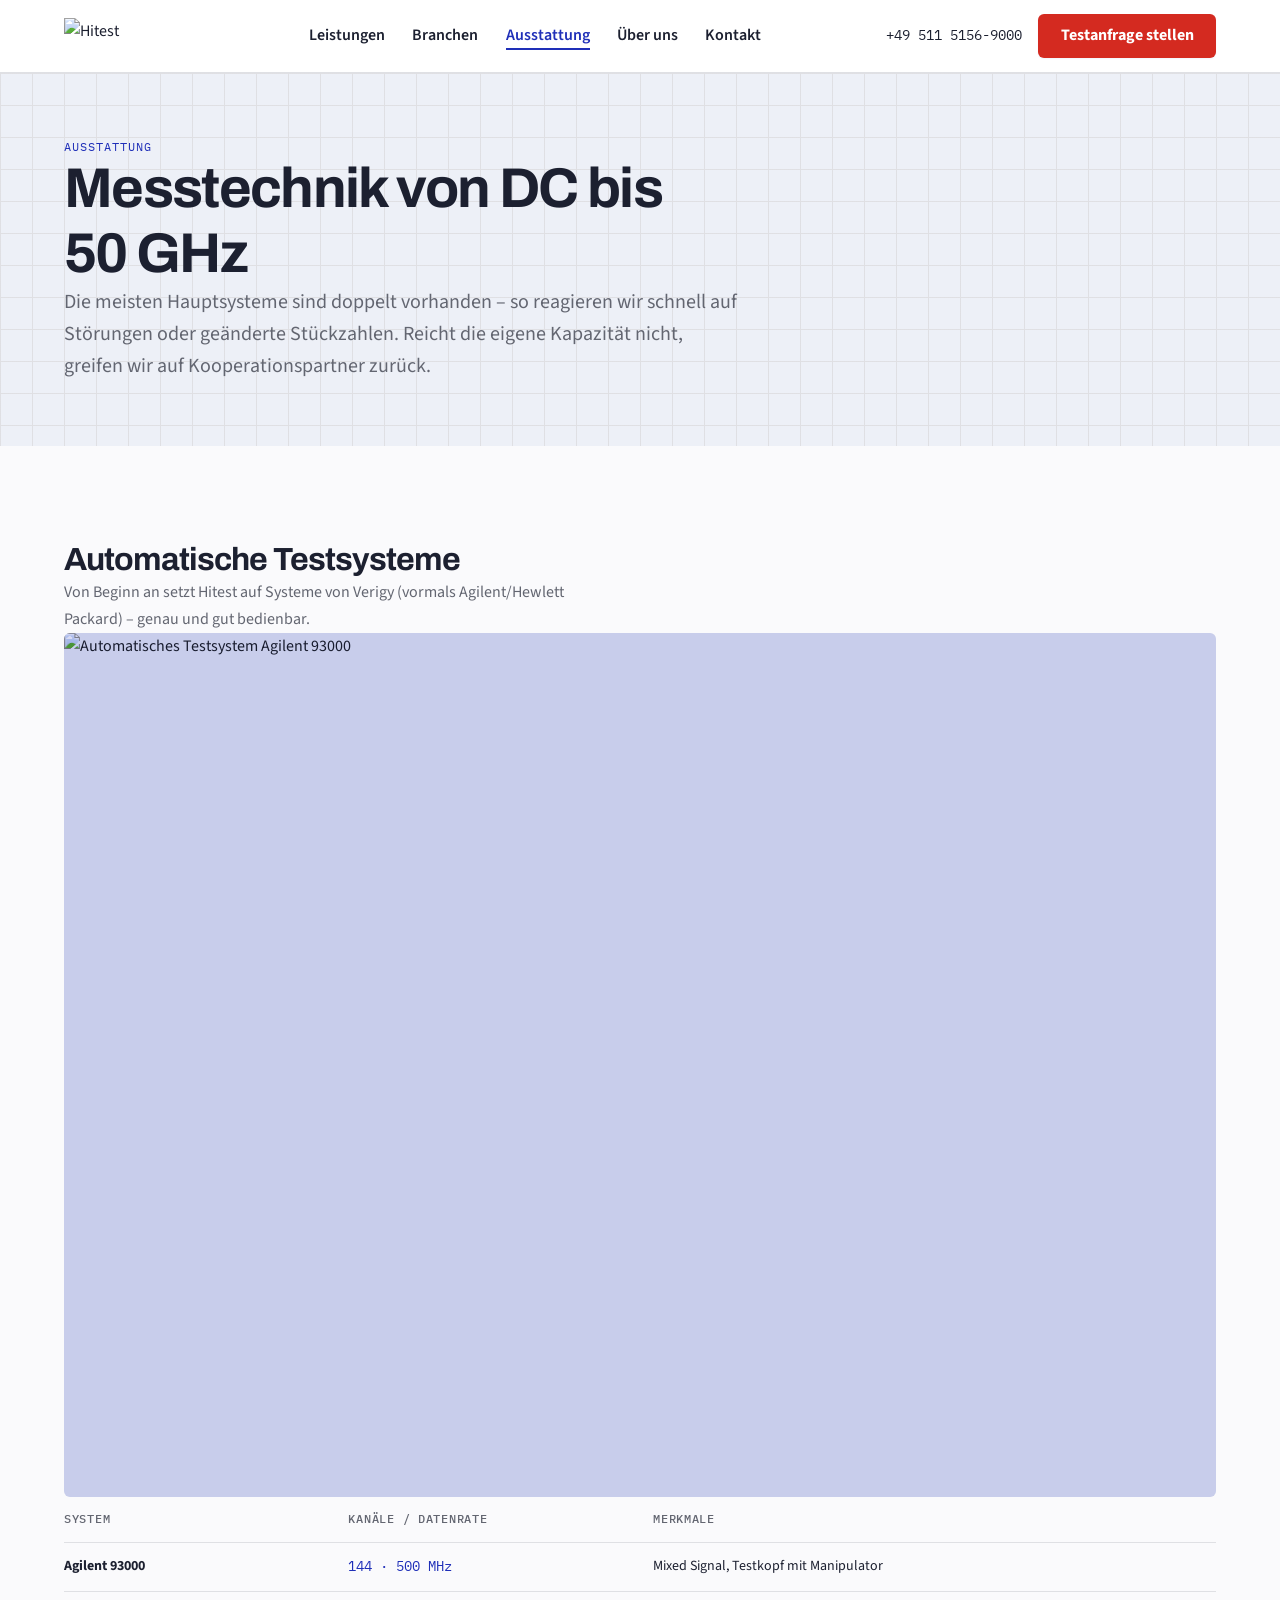
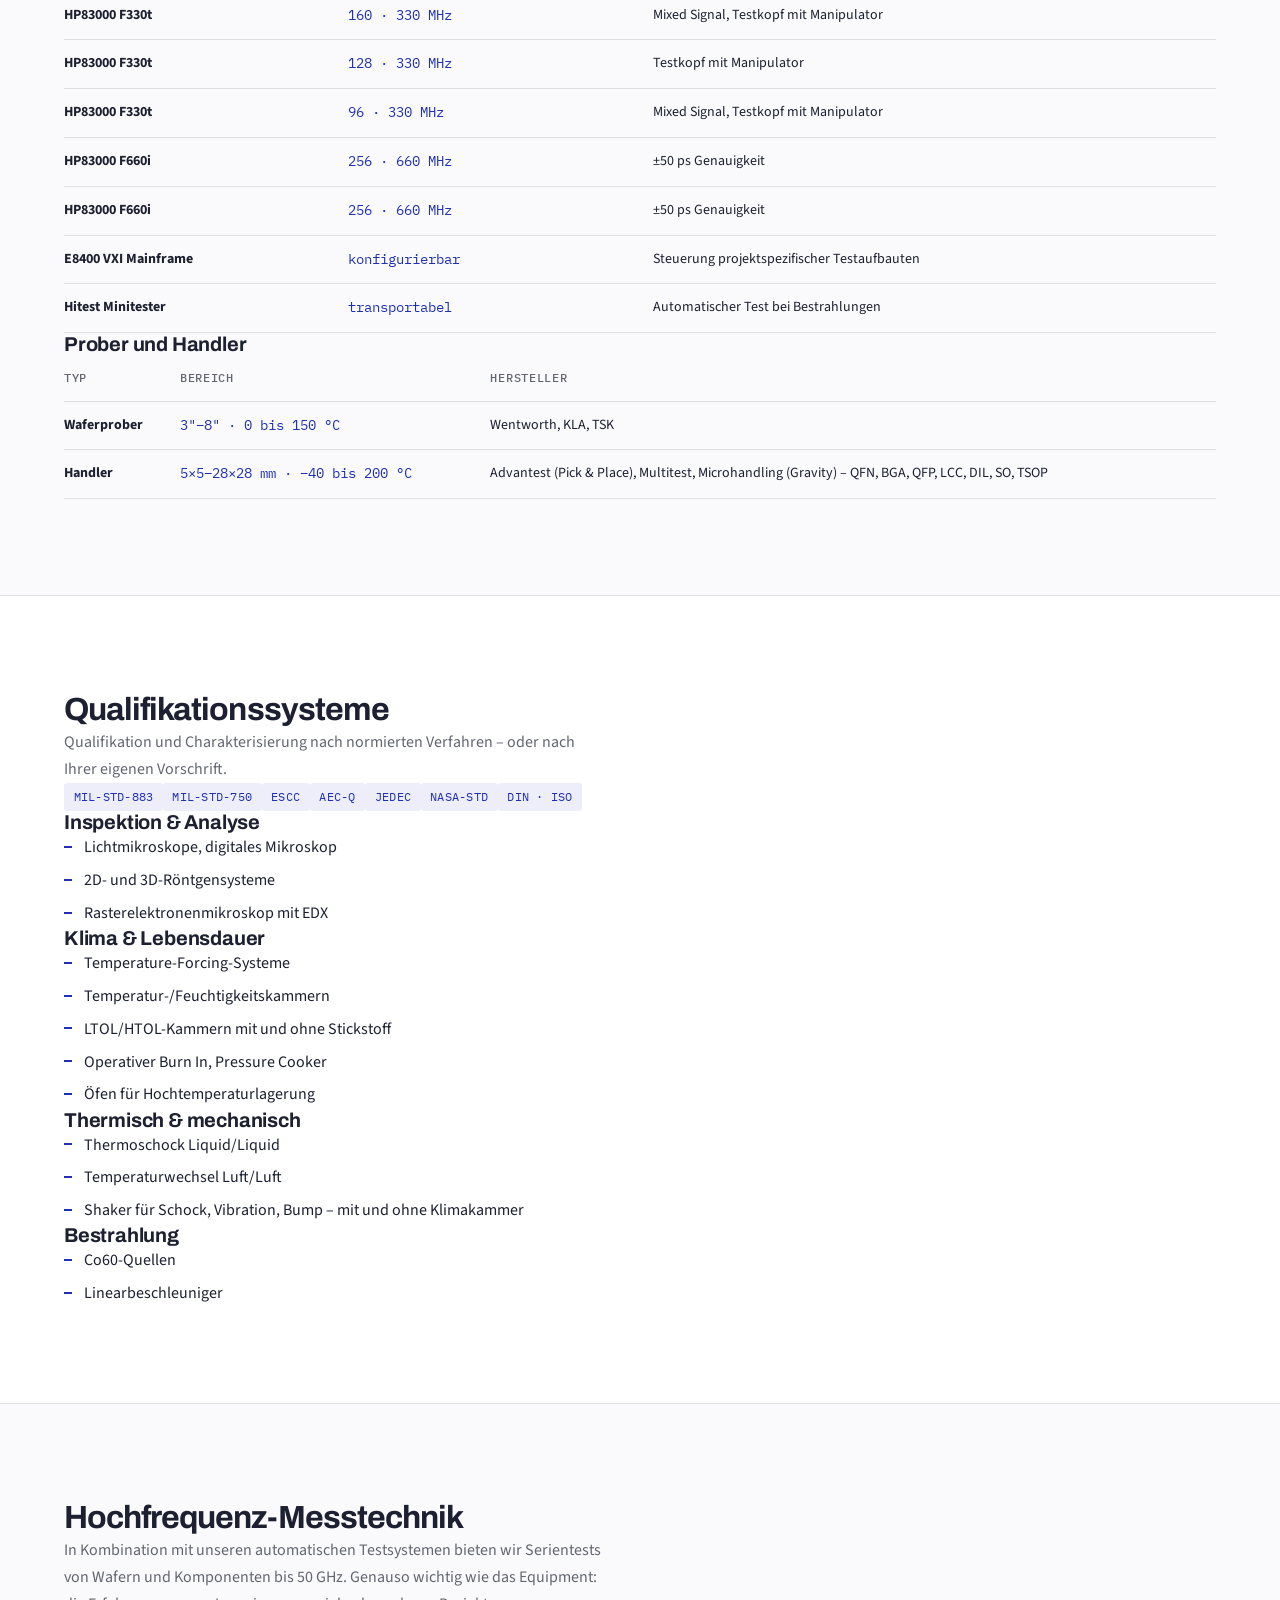
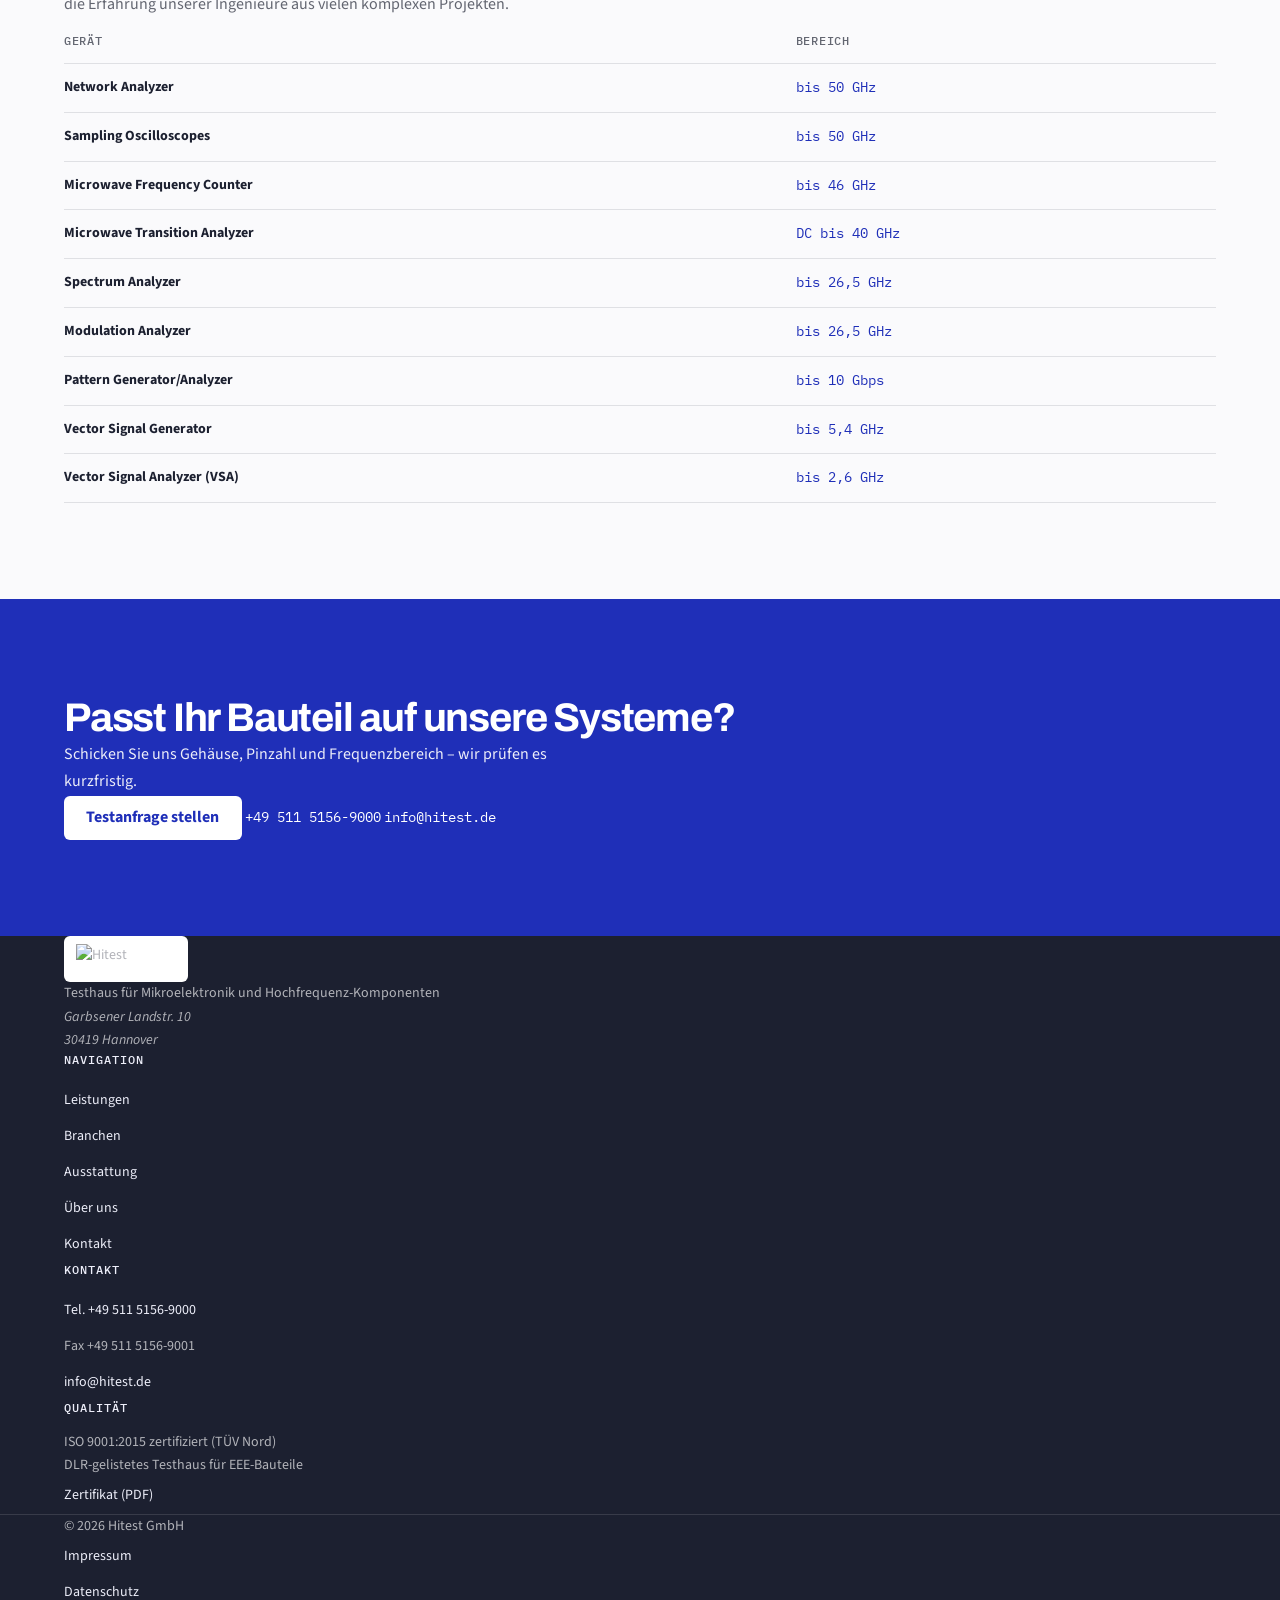
==== ausstattung.html @ e26356ff "Hitest Website-Prototyp Co-Authored-By: Claude Opus 5.5 <noreply@anthropic.com>" ====
<!DOCTYPE html>
<html lang="de">
<head>
  <meta charset="UTF-8">
  <meta name="viewport" content="width=device-width, initial-scale=1.0">
  <meta name="robots" content="noindex, nofollow">
  <title>Ausstattung – Testsysteme, Qualifikation, HF-Messtechnik | Hitest GmbH</title>
  <meta name="description" content="Automatische Testsysteme, Waferprober und Handler, Qualifikationsanlagen und Hochfrequenz-Messtechnik von DC bis 50 GHz.">
  <link rel="preconnect" href="https://fonts.googleapis.com">
  <link rel="preconnect" href="https://fonts.gstatic.com" crossorigin>
  <link href="https://fonts.googleapis.com/css2?family=Archivo:wght@600;700&family=IBM+Plex+Mono:wght@400;500;600&family=Source+Sans+3:wght@400;600;700&display=swap" rel="stylesheet">
  <script src="https://cdn.tailwindcss.com"></script>
  <script>
    tailwind.config = {
      corePlugins: { preflight: false },
      theme: {
        extend: {
          colors: {
            primary: 'var(--color-primary)', secondary: 'var(--color-secondary)', accent: 'var(--color-accent)',
            bg: 'var(--color-bg)', text: 'var(--color-text)', muted: 'var(--color-muted)', line: 'var(--color-line)',
          },
          fontFamily: { display: 'var(--font-display)', body: 'var(--font-body)', mono: 'var(--font-mono)' },
        },
        fontSize: {
          xs: 'var(--text-xs)', sm: 'var(--text-sm)', base: 'var(--text-base)', lg: 'var(--text-lg)',
          xl: 'var(--text-xl)', '2xl': 'var(--text-2xl)', '3xl': 'var(--text-3xl)', '4xl': 'var(--text-4xl)',
        },
      },
    };
  </script>
  <link rel="stylesheet" href="styles.css">
  <script src="main.js" defer></script>
</head>
<body>

<!-- ============ HEADER (auf allen Seiten identisch) ============ -->
<header class="site-header">
  <div class="container-site site-header__inner">
    <a href="index.html" class="site-logo" aria-label="Hitest GmbH – Startseite">
      <!-- TODO: Logo durch Vektorversion (brand_assets/) ersetzen -->
      <img src="http://www.hitest.de/bilder/layout/logo.gif" alt="Hitest" width="120" height="36">
    </a>
    <nav class="nav-main" data-nav aria-label="Hauptnavigation">
      <a href="leistungen.html">Leistungen</a>
      <a href="branchen.html">Branchen</a>
      <a href="ausstattung.html">Ausstattung</a>
      <a href="ueber-uns.html">Über uns</a>
      <a href="kontakt.html">Kontakt</a>
    </nav>
    <div class="header-actions">
      <a href="tel:+4951151569000" class="header-phone">+49 511 5156-9000</a>
      <a href="kontakt.html" class="btn btn-accent header-cta">Testanfrage stellen</a>
      <button class="menu-toggle" type="button" aria-controls="mobile-menu" aria-expanded="false" aria-label="Menü öffnen">
        <svg data-icon="open" width="24" height="24" viewBox="0 0 24 24" fill="none" stroke="currentColor" stroke-width="2" stroke-linecap="round" aria-hidden="true"><path d="M4 7h16M4 12h16M4 17h16"/></svg>
        <svg data-icon="close" hidden width="24" height="24" viewBox="0 0 24 24" fill="none" stroke="currentColor" stroke-width="2" stroke-linecap="round" aria-hidden="true"><path d="M6 6l12 12M18 6L6 18"/></svg>
      </button>
    </div>
  </div>
</header>
<div id="mobile-menu" class="mobile-menu">
  <nav data-nav aria-label="Mobile Navigation">
    <a href="index.html">Start <span aria-hidden="true">→</span></a>
    <a href="leistungen.html">Leistungen <span aria-hidden="true">→</span></a>
    <a href="branchen.html">Branchen <span aria-hidden="true">→</span></a>
    <a href="ausstattung.html">Ausstattung <span aria-hidden="true">→</span></a>
    <a href="ueber-uns.html">Über uns <span aria-hidden="true">→</span></a>
    <a href="kontakt.html">Kontakt <span aria-hidden="true">→</span></a>
  </nav>
  <div class="mobile-menu__contact">
    <a href="kontakt.html" class="btn btn-accent" style="width:100%;margin-bottom:var(--space-2)">Testanfrage stellen</a>
    <a href="tel:+4951151569000">+49 511 5156-9000</a>
    <a href="mailto:info@hitest.de">info@hitest.de</a>
  </div>
</div>
<!-- ============ /HEADER ============ -->

<main>

  <section class="section grid-bg" style="padding-block:var(--space-8)">
    <div class="container-site">
      <p class="eyebrow">Ausstattung</p>
      <h1 class="mt-3" style="max-width:20ch">Messtechnik von DC bis 50 GHz</h1>
      <p class="lead mt-6">Die meisten Hauptsysteme sind doppelt vorhanden – so reagieren wir schnell auf Störungen oder geänderte Stückzahlen. Reicht die eigene Kapazität nicht, greifen wir auf Kooperationspartner zurück.</p>
    </div>
  </section>

  <!-- PFLEGEHINWEIS: Gerätedaten aus der alten Website übernommen. Aktualität mit Hitest klären.
       Zeilen einfach kopieren/löschen – jede <tr> ist ein Gerät. -->

  <section class="section" aria-labelledby="a1">
    <div class="container-site grid gap-10 lg:grid-cols-12">
      <div class="lg:col-span-4">
        <h2 id="a1" style="font-size:var(--text-2xl)">Automatische Testsysteme</h2>
        <p class="mt-3 muted">Von Beginn an setzt Hitest auf Systeme von Verigy (vormals Agilent/Hewlett Packard) – genau und gut bedienbar.</p>
        <figure class="media mt-6" style="aspect-ratio:4/3">
          <img src="https://images.unsplash.com/photo-1663365520163-cf0ef0afb744?auto=format&fit=crop&w=800&h=600&q=75" alt="Automatisches Testsystem Agilent 93000" width="800" height="600" loading="lazy">
          <!-- Demo-Bild (Unsplash) – vor Launch durch eigenes Hitest-Foto ersetzen -->
        </figure>
      </div>
      <div class="lg:col-span-8 table-wrap">
        <table class="spec-table">
          <thead><tr><th scope="col">System</th><th scope="col">Kanäle / Datenrate</th><th scope="col">Merkmale</th></tr></thead>
          <tbody>
            <tr><td>Agilent 93000</td><td class="mono">144 · 500 MHz</td><td>Mixed Signal, Testkopf mit Manipulator</td></tr>
            <tr><td>HP83000 F330t</td><td class="mono">160 · 330 MHz</td><td>Mixed Signal, Testkopf mit Manipulator</td></tr>
            <tr><td>HP83000 F330t</td><td class="mono">128 · 330 MHz</td><td>Testkopf mit Manipulator</td></tr>
            <tr><td>HP83000 F330t</td><td class="mono">96 · 330 MHz</td><td>Mixed Signal, Testkopf mit Manipulator</td></tr>
            <tr><td>HP83000 F660i</td><td class="mono">256 · 660 MHz</td><td>±50 ps Genauigkeit</td></tr>
            <tr><td>HP83000 F660i</td><td class="mono">256 · 660 MHz</td><td>±50 ps Genauigkeit</td></tr>
            <tr><td>E8400 VXI Mainframe</td><td class="mono">konfigurierbar</td><td>Steuerung projektspezifischer Testaufbauten</td></tr>
            <tr><td>Hitest Minitester</td><td class="mono">transportabel</td><td>Automatischer Test bei Bestrahlungen</td></tr>
          </tbody>
        </table>
        <h3 class="mt-10">Prober und Handler</h3>
        <table class="spec-table mt-3">
          <thead><tr><th scope="col">Typ</th><th scope="col">Bereich</th><th scope="col">Hersteller</th></tr></thead>
          <tbody>
            <tr><td>Waferprober</td><td class="mono">3"–8" · 0 bis 150 °C</td><td>Wentworth, KLA, TSK</td></tr>
            <tr><td>Handler</td><td class="mono">5×5–28×28 mm · −40 bis 200 °C</td><td>Advantest (Pick &amp; Place), Multitest, Microhandling (Gravity) – QFN, BGA, QFP, LCC, DIL, SO, TSOP</td></tr>
          </tbody>
        </table>
      </div>
    </div>
  </section>

  <section class="section" style="background:var(--color-white);border-block:1px solid var(--color-line)" aria-labelledby="a2">
    <div class="container-site grid gap-10 lg:grid-cols-12">
      <div class="lg:col-span-4">
        <h2 id="a2" style="font-size:var(--text-2xl)">Qualifikations&shy;systeme</h2>
        <p class="mt-3 muted">Qualifikation und Charakterisierung nach normierten Verfahren – oder nach Ihrer eigenen Vorschrift.</p>
        <p class="mt-4 flex flex-wrap gap-2"><span class="tag">MIL-STD-883</span><span class="tag">MIL-STD-750</span><span class="tag">ESCC</span><span class="tag">AEC-Q</span><span class="tag">JEDEC</span><span class="tag">NASA-STD</span><span class="tag">DIN · ISO</span></p>
      </div>
      <div class="lg:col-span-8 grid gap-8 sm:grid-cols-2">
        <div>
          <h3>Inspektion &amp; Analyse</h3>
          <ul class="list-tick mt-3 text-sm">
            <li>Lichtmikroskope, digitales Mikroskop</li>
            <li>2D- und 3D-Röntgensysteme</li>
            <li>Rasterelektronenmikroskop mit EDX</li>
          </ul>
        </div>
        <div>
          <h3>Klima &amp; Lebensdauer</h3>
          <ul class="list-tick mt-3 text-sm">
            <li>Temperature-Forcing-Systeme</li>
            <li>Temperatur-/Feuchtigkeitskammern</li>
            <li>LTOL/HTOL-Kammern mit und ohne Stickstoff</li>
            <li>Operativer Burn In, Pressure Cooker</li>
            <li>Öfen für Hochtemperaturlagerung</li>
          </ul>
        </div>
        <div>
          <h3>Thermisch &amp; mechanisch</h3>
          <ul class="list-tick mt-3 text-sm">
            <li>Thermoschock Liquid/Liquid</li>
            <li>Temperaturwechsel Luft/Luft</li>
            <li>Shaker für Schock, Vibration, Bump – mit und ohne Klimakammer</li>
          </ul>
        </div>
        <div>
          <h3>Bestrahlung</h3>
          <ul class="list-tick mt-3 text-sm">
            <li>Co60-Quellen</li>
            <li>Linearbeschleuniger</li>
          </ul>
        </div>
      </div>
    </div>
  </section>

  <section class="section" aria-labelledby="a3">
    <div class="container-site grid gap-10 lg:grid-cols-12">
      <div class="lg:col-span-4">
        <h2 id="a3" style="font-size:var(--text-2xl)">Hochfrequenz-Messtechnik</h2>
        <p class="mt-3 muted">In Kombination mit unseren automatischen Testsystemen bieten wir Serientests von Wafern und Komponenten bis 50 GHz. Genauso wichtig wie das Equipment: die Erfahrung unserer Ingenieure aus vielen komplexen Projekten.</p>
      </div>
      <div class="lg:col-span-8 table-wrap">
        <table class="spec-table">
          <thead><tr><th scope="col">Gerät</th><th scope="col">Bereich</th></tr></thead>
          <tbody>
            <tr><td>Network Analyzer</td><td class="mono">bis 50 GHz</td></tr>
            <tr><td>Sampling Oscilloscopes</td><td class="mono">bis 50 GHz</td></tr>
            <tr><td>Microwave Frequency Counter</td><td class="mono">bis 46 GHz</td></tr>
            <tr><td>Microwave Transition Analyzer</td><td class="mono">DC bis 40 GHz</td></tr>
            <tr><td>Spectrum Analyzer</td><td class="mono">bis 26,5 GHz</td></tr>
            <tr><td>Modulation Analyzer</td><td class="mono">bis 26,5 GHz</td></tr>
            <tr><td>Pattern Generator/Analyzer</td><td class="mono">bis 10 Gbps</td></tr>
            <tr><td>Vector Signal Generator</td><td class="mono">bis 5,4 GHz</td></tr>
            <tr><td>Vector Signal Analyzer (VSA)</td><td class="mono">bis 2,6 GHz</td></tr>
          </tbody>
        </table>
      </div>
    </div>
  </section>

  <section class="cta-band" aria-labelledby="cta-title">
    <div class="container-site section grid gap-8 md:grid-cols-12 md:items-end">
      <div class="md:col-span-8">
        <h2 id="cta-title">Passt Ihr Bauteil auf unsere Systeme?</h2>
        <p class="mt-4" style="color:var(--color-on-dark)">Schicken Sie uns Gehäuse, Pinzahl und Frequenzbereich – wir prüfen es kurzfristig.</p>
      </div>
      <div class="md:col-span-4 flex flex-col items-start gap-2 md:items-end">
        <a href="kontakt.html" class="btn btn-light">Testanfrage stellen</a>
        <a href="tel:+4951151569000" class="cta-contact">+49 511 5156-9000</a>
        <a href="mailto:info@hitest.de" class="cta-contact">info@hitest.de</a>
      </div>
    </div>
  </section>

</main>

<!-- ============ FOOTER (auf allen Seiten identisch) ============ -->
<footer class="site-footer">
  <div class="container-site grid gap-10 py-16 sm:grid-cols-2 lg:grid-cols-4">
    <div>
      <span class="footer-logo"><img src="http://www.hitest.de/bilder/layout/logo.gif" alt="Hitest" width="100" height="30" loading="lazy"></span>
      <p class="mt-4">Testhaus für Mikroelektronik und Hochfrequenz-Komponenten</p>
      <address class="mt-4 not-italic">Garbsener Landstr. 10<br>30419 Hannover</address>
    </div>
    <div>
      <h2>Navigation</h2>
      <ul>
        <li><a href="leistungen.html">Leistungen</a></li>
        <li><a href="branchen.html">Branchen</a></li>
        <li><a href="ausstattung.html">Ausstattung</a></li>
        <li><a href="ueber-uns.html">Über uns</a></li>
        <li><a href="kontakt.html">Kontakt</a></li>
      </ul>
    </div>
    <div>
      <h2>Kontakt</h2>
      <ul>
        <li><a href="tel:+4951151569000">Tel. +49 511 5156-9000</a></li>
        <li><span style="display:inline-flex;min-height:36px;align-items:center">Fax +49 511 5156-9001</span></li>
        <li><a href="mailto:info@hitest.de">info@hitest.de</a></li>
      </ul>
    </div>
    <div>
      <h2>Qualität</h2>
      <p>ISO 9001:2015 zertifiziert (TÜV Nord)<br>DLR-gelistetes Testhaus für EEE-Bauteile</p>
      <a href="http://www.hitest.de/downloads.php?id=215" class="mt-2">Zertifikat (PDF)</a>
    </div>
  </div>
  <div class="footer-bottom">
    <div class="container-site flex flex-wrap items-center justify-between gap-4 py-6">
      <p>© <span id="year">2026</span> Hitest GmbH</p>
      <ul class="flex gap-6">
        <li><a href="impressum.html">Impressum</a></li>
        <li><a href="datenschutz.html">Datenschutz</a></li>
      </ul>
    </div>
  </div>
</footer>
<!-- ============ /FOOTER ============ -->

</body>
</html>
---- styles.css ----
/* ==========================================================================
   Hitest GmbH – gemeinsame Styles
   Alle Farben, Schriften und Größen werden ausschließlich hier in :root
   definiert. Schriften sind vorläufig und werden später ausgetauscht.
   ========================================================================== */

:root {
  /* Farben – Palette „Logo-Kobalt" */
  --color-primary:   #1F2FB8;
  --color-secondary: #EDF0F7;
  --color-accent:    #D42A20;
  --color-bg:        #FAFAFC;
  --color-text:      #1C2030;
  --color-white:     #FFFFFF;

  /* Abgeleitete Töne */
  --color-primary-dark:  color-mix(in srgb, var(--color-primary) 80%, black);
  --color-primary-soft:  color-mix(in srgb, var(--color-primary) 8%, var(--color-white));
  --color-accent-dark:   color-mix(in srgb, var(--color-accent) 82%, black);
  --color-muted:         color-mix(in srgb, var(--color-text) 68%, var(--color-bg));
  --color-line:          color-mix(in srgb, var(--color-text) 12%, var(--color-bg));
  --color-line-strong:   color-mix(in srgb, var(--color-text) 22%, var(--color-bg));
  --color-on-dark:       color-mix(in srgb, var(--color-white) 92%, var(--color-primary));
  --color-on-dark-muted: color-mix(in srgb, var(--color-white) 66%, var(--color-text));

  /* Schriften (Platzhalter) */
  --font-display: "Archivo", "Helvetica Neue", Arial, sans-serif;
  --font-body:    "Source Sans 3", "Segoe UI", Arial, sans-serif;
  --font-mono:    "IBM Plex Mono", ui-monospace, Consolas, monospace;

  /* Type-Scale */
  --text-xs:   0.75rem;
  --text-sm:   0.875rem;
  --text-base: 1rem;
  --text-lg:   1.25rem;
  --text-xl:   1.5rem;
  --text-2xl:  2rem;
  --text-3xl:  2.5rem;
  --text-4xl:  3.5rem;

  /* Abstände (8er-Raster) */
  --space-1: 0.5rem;
  --space-2: 1rem;
  --space-3: 1.5rem;
  --space-4: 2rem;
  --space-6: 3rem;
  --space-8: 4rem;
  --space-12: 6rem;

  /* Ebenen: base → elevated → floating (blau getönt, mehrschichtig) */
  --shadow-base:     0 1px 2px color-mix(in srgb, var(--color-primary) 6%, transparent);
  --shadow-elevated: 0 1px 2px color-mix(in srgb, var(--color-primary) 6%, transparent),
                     0 8px 24px -8px color-mix(in srgb, var(--color-primary) 14%, transparent);
  --shadow-floating: 0 2px 4px color-mix(in srgb, var(--color-primary) 8%, transparent),
                     0 24px 48px -16px color-mix(in srgb, var(--color-primary) 22%, transparent);

  --radius: 6px;
  --ease-spring: cubic-bezier(0.34, 1.4, 0.64, 1);
  --header-h: 4.5rem;
}

/* ---------- Reset (Tailwind-Preflight ist deaktiviert, damit diese Datei Vorrang hat) ---------- */
*, *::before, *::after { box-sizing: border-box; margin: 0; padding: 0; border: 0 solid; }
ul, ol { list-style: none; }
a { color: inherit; text-decoration: none; }
button, input, select, textarea { font: inherit; color: inherit; }
table { border-collapse: collapse; }
[hidden] { display: none !important; }

/* ---------- Basis ---------- */
html { scroll-behavior: smooth; scroll-padding-top: calc(var(--header-h) + var(--space-3)); }
body {
  background: var(--color-bg);
  color: var(--color-text);
  font-family: var(--font-body);
  font-size: var(--text-base);
  line-height: 1.7;
  -webkit-font-smoothing: antialiased;
}
h1, h2, h3, h4 { font-family: var(--font-display); line-height: 1.15; font-weight: 700; hyphens: auto; overflow-wrap: break-word; }
h1, .h1 { font-size: var(--text-3xl); letter-spacing: -0.03em; }
h2, .h2 { font-size: var(--text-2xl); letter-spacing: -0.03em; }
h3, .h3 { font-size: var(--text-lg); letter-spacing: -0.01em; }
@media (min-width: 768px) {
  h1, .h1 { font-size: var(--text-4xl); }
  h2, .h2 { font-size: var(--text-3xl); }
}
p { max-width: 68ch; }
::selection { background: var(--color-primary); color: var(--color-white); }
img { max-width: 100%; display: block; }

.container-site { width: 100%; max-width: 76rem; margin-inline: auto; padding-inline: var(--space-2); }
@media (min-width: 768px) { .container-site { padding-inline: var(--space-4); } }

.section { padding-block: var(--space-8); }
@media (min-width: 768px) { .section { padding-block: var(--space-12); } }

/* Kleine technische Beschriftung („Datenblatt-Label") */
.eyebrow {
  font-family: var(--font-mono);
  font-size: var(--text-xs);
  letter-spacing: 0.08em;
  text-transform: uppercase;
  color: var(--color-primary);
}
.lead { font-size: var(--text-lg); color: var(--color-muted); line-height: 1.6; }
.muted { color: var(--color-muted); }
.mono { font-family: var(--font-mono); }

/* Fokus für alle interaktiven Elemente */
a, button, input, select, textarea, summary { outline: none; }
a:focus-visible, button:focus-visible, summary:focus-visible,
input:focus-visible, select:focus-visible, textarea:focus-visible {
  outline: 2px solid var(--color-primary);
  outline-offset: 3px;
  border-radius: 2px;
}

/* ---------- Links ---------- */
.link {
  color: var(--color-primary);
  font-weight: 600;
  text-decoration: underline;
  text-decoration-color: color-mix(in srgb, var(--color-primary) 35%, transparent);
  text-underline-offset: 4px;
}
.link:hover { text-decoration-color: var(--color-primary); }
.link:active { opacity: 0.7; }

.link-arrow { display: inline-flex; align-items: center; gap: 0.4em; color: var(--color-primary); font-weight: 600; }
.link-arrow span { display: inline-block; transition: transform 220ms var(--ease-spring); }
.link-arrow:hover span { transform: translateX(4px); }
.link-arrow:active { opacity: 0.7; }

/* ---------- Buttons ---------- */
.btn {
  display: inline-flex; align-items: center; justify-content: center; gap: 0.5em;
  min-height: 44px; padding: 0.7rem 1.4rem;
  border-radius: var(--radius);
  font-family: var(--font-body); font-weight: 700; font-size: var(--text-base); line-height: 1.2;
  transition: transform 200ms var(--ease-spring), opacity 150ms ease;
  cursor: pointer; border: 0; text-decoration: none; white-space: nowrap;
}
.btn:hover { transform: translateY(-2px); }
.btn:active { transform: translateY(0) scale(0.98); }
.btn-accent { background: var(--color-accent); color: var(--color-white); box-shadow: var(--shadow-base); }
.btn-accent:hover { background: var(--color-accent-dark); }
.btn-ghost { background: transparent; color: var(--color-primary); box-shadow: inset 0 0 0 1.5px var(--color-line-strong); }
.btn-ghost:hover { box-shadow: inset 0 0 0 1.5px var(--color-primary); }
.btn-light { background: var(--color-white); color: var(--color-primary); }

/* ---------- Header ---------- */
.site-header {
  position: sticky; top: 0; z-index: 50;
  background: var(--color-white);
  border-bottom: 1px solid var(--color-line);
}
.site-header__inner { height: var(--header-h); display: flex; align-items: center; justify-content: space-between; gap: var(--space-3); }
.site-logo { display: flex; align-items: center; min-height: 44px; }
.site-logo img { height: 36px; width: auto; }
.site-logo:active { opacity: 0.7; }

.nav-main { display: none; }
.nav-main a {
  position: relative; display: inline-flex; align-items: center; min-height: 44px;
  padding-inline: 0.85rem; font-weight: 600; font-size: var(--text-base); color: var(--color-text);
}
.nav-main a::after {
  content: ""; position: absolute; left: 0.85rem; right: 0.85rem; bottom: 8px; height: 2px;
  background: var(--color-primary); transform: scaleX(0); transform-origin: left;
  transition: transform 240ms var(--ease-spring);
}
.nav-main a:hover::after, .nav-main a[aria-current="page"]::after { transform: scaleX(1); }
.nav-main a[aria-current="page"] { color: var(--color-primary); }
.nav-main a:active { opacity: 0.7; }

.header-actions { display: flex; align-items: center; gap: var(--space-2); }
.header-phone { display: none; font-family: var(--font-mono); font-size: var(--text-sm); color: var(--color-text); min-height: 44px; align-items: center; }
.header-phone:hover { color: var(--color-primary); }
.header-cta { display: none; }

.menu-toggle {
  display: inline-flex; align-items: center; justify-content: center;
  width: 44px; height: 44px; border-radius: var(--radius); background: transparent; border: 0; cursor: pointer; color: var(--color-text);
}
.menu-toggle:hover { background: var(--color-secondary); }
.menu-toggle:active { transform: scale(0.94); }

@media (min-width: 640px) { .header-cta { display: inline-flex; } }
@media (min-width: 1024px) {
  .nav-main { display: flex; }
  .menu-toggle { display: none; }
}
@media (min-width: 1200px) { .header-phone { display: inline-flex; } }

/* Mobiles Menü */
.mobile-menu {
  position: fixed; inset: var(--header-h) 0 0 0; z-index: 49;
  background: var(--color-white);
  display: flex; flex-direction: column; justify-content: space-between;
  padding: var(--space-3) var(--space-2) var(--space-4);
  opacity: 0; transform: translateY(-8px); pointer-events: none;
  transition: opacity 180ms ease, transform 260ms var(--ease-spring);
}
.mobile-menu.is-open { opacity: 1; transform: none; pointer-events: auto; }
.mobile-menu nav a {
  display: flex; align-items: center; justify-content: space-between; min-height: 56px;
  font-family: var(--font-display); font-size: var(--text-xl); font-weight: 700; letter-spacing: -0.02em;
  border-bottom: 1px solid var(--color-line);
}
.mobile-menu nav a[aria-current="page"] { color: var(--color-primary); }
.mobile-menu nav a:active { opacity: 0.6; }
.mobile-menu__contact a { display: flex; align-items: center; min-height: 44px; font-family: var(--font-mono); font-size: var(--text-sm); }
@media (min-width: 1024px) { .mobile-menu { display: none; } }

/* ---------- Footer ---------- */
.site-footer { background: var(--color-text); color: var(--color-on-dark-muted); font-size: var(--text-sm); }
.site-footer h2 { font-family: var(--font-mono); font-size: var(--text-xs); letter-spacing: 0.08em; text-transform: uppercase; color: var(--color-on-dark); font-weight: 500; margin-bottom: var(--space-2); }
.site-footer a { color: var(--color-on-dark); display: inline-flex; align-items: center; min-height: 36px; }
.site-footer a:hover { color: var(--color-white); text-decoration: underline; text-underline-offset: 4px; }
.site-footer a:active { opacity: 0.7; }
.footer-logo { background: var(--color-white); padding: 0.5rem 0.75rem; border-radius: var(--radius); display: inline-block; }
.footer-logo img { height: 30px; width: auto; }
.footer-bottom { border-top: 1px solid color-mix(in srgb, var(--color-white) 12%, transparent); }

/* ---------- Bilder / Platzhalter ---------- */
.media { position: relative; overflow: hidden; border-radius: var(--radius); background: var(--color-secondary); }
.media img { width: 100%; height: 100%; object-fit: cover; }
.media::after {
  content: ""; position: absolute; inset: 0;
  background: var(--color-primary); mix-blend-mode: multiply; opacity: 0.18; pointer-events: none;
}
.media figcaption {
  position: absolute; left: var(--space-2); bottom: var(--space-2); z-index: 1;
  font-family: var(--font-mono); font-size: var(--text-xs); color: var(--color-text);
  background: var(--color-white); padding: 0.2rem 0.5rem; border-radius: 3px;
}

.avatar {
  flex-shrink: 0; width: 80px; height: 80px; border-radius: 50%;
  display: grid; place-items: center;
  background: var(--color-primary-soft); color: var(--color-primary);
  font-family: var(--font-display); font-size: var(--text-xl); font-weight: 700; letter-spacing: -0.02em;
  border: 2px solid var(--color-primary);
}

/* ---------- Fakten / Messwerte ---------- */
.fact-value { font-family: var(--font-display); font-weight: 700; font-size: var(--text-xl); letter-spacing: -0.03em; color: var(--color-primary); line-height: 1.1; }
.facts { grid-template-columns: repeat(2, minmax(0, 1fr)); }
@media (min-width: 1024px) {
  .facts { grid-template-columns: repeat(4, auto); justify-content: space-between; }
  .fact-value { white-space: nowrap; font-size: var(--text-2xl); }
  .fact-label { max-width: 15rem; }
}
@media (min-width: 1200px) { .fact-value { font-size: var(--text-3xl); } }
.fact-label { font-size: var(--text-sm); color: var(--color-muted); line-height: 1.5; margin-top: var(--space-1); }

.norm-strip { font-family: var(--font-mono); font-size: var(--text-xs); letter-spacing: 0.04em; color: var(--color-muted); }

/* Messraster – feines Gitter als Hintergrund (Signatur-Element) */
.grid-bg {
  background-color: var(--color-secondary);
  background-image:
    linear-gradient(var(--color-line) 1px, transparent 1px),
    linear-gradient(90deg, var(--color-line) 1px, transparent 1px);
  background-size: 32px 32px;
}

/* ---------- Lebenszyklus ---------- */
.lifecycle { position: relative; display: grid; gap: var(--space-4); counter-reset: step; }
.lifecycle::before {
  content: ""; position: absolute; left: 21px; top: 22px; bottom: 22px; width: 2px; background: var(--color-primary);
}
.lifecycle-step { position: relative; padding-left: 4.25rem; display: block; color: inherit; }
.lifecycle-step__num {
  position: absolute; left: 0; top: 0;
  width: 44px; height: 44px; border-radius: 50%;
  display: grid; place-items: center;
  background: var(--color-white); color: var(--color-primary);
  border: 2px solid var(--color-primary);
  font-family: var(--font-mono); font-size: var(--text-sm); font-weight: 600;
  transition: transform 260ms var(--ease-spring);
}
.lifecycle-step h3 { margin-bottom: var(--space-1); }
.lifecycle-step p { color: var(--color-muted); font-size: var(--text-base); }
.lifecycle-step .link-arrow { margin-top: var(--space-1); font-size: var(--text-sm); }
.lifecycle-step:hover .lifecycle-step__num { transform: scale(1.12); }
.lifecycle-step:hover .link-arrow span { transform: translateX(4px); }
.lifecycle-step:active { opacity: 0.8; }

@media (min-width: 900px) {
  .lifecycle { grid-template-columns: repeat(4, 1fr); gap: var(--space-4); }
  .lifecycle::before { left: 22px; right: calc((100% - 6rem) / 4 - 22px); top: 21px; bottom: auto; width: auto; height: 2px; }
  .lifecycle-step { padding-left: 0; padding-top: 4.25rem; }
}

/* ---------- Karten / Flächen ---------- */
.surface { background: var(--color-white); border-radius: var(--radius); box-shadow: var(--shadow-base); border: 1px solid var(--color-line); }
.surface-elevated { background: var(--color-white); border-radius: var(--radius); box-shadow: var(--shadow-elevated); border: 1px solid var(--color-line); }

.feature-card { display: flex; flex-direction: column; overflow: hidden; color: inherit; transition: transform 260ms var(--ease-spring); }
.feature-card:hover { transform: translateY(-4px); }
.feature-card:active { transform: translateY(-1px); }
.feature-card:hover .link-arrow span { transform: translateX(4px); }

/* ---------- Listen ---------- */
.list-tick { display: grid; gap: 0.35rem; }
.list-tick li { position: relative; padding-left: 1.25rem; }
.list-tick li::before {
  content: ""; position: absolute; left: 0; top: 0.72em; width: 8px; height: 2px; background: var(--color-primary);
}
.list-cols { columns: 1; column-gap: var(--space-4); }
@media (min-width: 640px) { .list-cols { columns: 2; } }
.list-cols li { break-inside: avoid; }

.tag {
  display: inline-flex; align-items: center; min-height: 28px; padding: 0 0.6rem;
  font-family: var(--font-mono); font-size: var(--text-xs); letter-spacing: 0.02em;
  background: var(--color-primary-soft); color: var(--color-primary); border-radius: 3px;
}

/* Branchenliste */
.industry-row { display: grid; gap: var(--space-1); padding-block: var(--space-3); border-top: 1px solid var(--color-line); color: inherit; }
.industry-row:last-child { border-bottom: 1px solid var(--color-line); }
.industry-row h3 { transition: transform 240ms var(--ease-spring); }
.industry-row:hover h3 { transform: translateX(6px); color: var(--color-primary); }
.industry-row:active { opacity: 0.8; }
@media (min-width: 768px) { .industry-row { grid-template-columns: 16rem 1fr auto; align-items: baseline; gap: var(--space-4); } }

/* Stufenleiter (10-Stufen-Prüfung) */
.steps-ladder { display: grid; gap: 0; counter-reset: ladder; }
.steps-ladder li {
  counter-increment: ladder; display: grid; grid-template-columns: 3rem 1fr; align-items: center;
  min-height: 48px; border-bottom: 1px solid var(--color-line);
}
.steps-ladder li::before {
  content: counter(ladder, decimal-leading-zero);
  font-family: var(--font-mono); font-size: var(--text-sm); color: var(--color-primary); font-weight: 600;
}
.ladder-track { flex: 0 0 28%; height: 6px; border-radius: 3px; background: var(--color-secondary); }
.ladder-bar { display: block; height: 100%; border-radius: 3px; background: var(--color-primary); }

/* Tabellen (Ausstattung) */
.spec-table { width: 100%; border-collapse: collapse; font-size: var(--text-sm); }
.spec-table th, .spec-table td { text-align: left; padding: 0.75rem 0.75rem 0.75rem 0; border-bottom: 1px solid var(--color-line); vertical-align: top; }
.spec-table th { font-family: var(--font-mono); font-size: var(--text-xs); letter-spacing: 0.06em; text-transform: uppercase; color: var(--color-muted); font-weight: 500; }
.spec-table td:first-child { font-weight: 700; white-space: nowrap; }
.spec-table .mono { color: var(--color-primary); white-space: nowrap; }
.table-wrap { overflow-x: auto; }
@media (max-width: 639px) {
  .spec-table thead { position: absolute; width: 1px; height: 1px; overflow: hidden; clip: rect(0 0 0 0); }
  .spec-table tr { display: grid; gap: 0.15rem; padding-block: 0.75rem; border-bottom: 1px solid var(--color-line); }
  .spec-table td { display: block; padding: 0; border: 0; white-space: normal !important; }
}

/* Unternavigation (Leistungen) */
.subnav a {
  display: flex; align-items: center; min-height: 40px; padding-left: var(--space-2);
  border-left: 2px solid var(--color-line); color: var(--color-muted); font-size: var(--text-sm); font-weight: 600;
  transition: transform 200ms var(--ease-spring);
}
.subnav a:hover { color: var(--color-primary); border-left-color: var(--color-primary); transform: translateX(2px); }
.subnav a.is-active { color: var(--color-primary); border-left-color: var(--color-primary); }
.subnav a:active { opacity: 0.7; }

/* Download-Links */
.download {
  display: inline-flex; align-items: center; gap: 0.6rem; min-height: 44px;
  font-weight: 600; color: var(--color-primary);
}
.download small { font-family: var(--font-mono); font-size: var(--text-xs); color: var(--color-muted); font-weight: 400; }
.download:hover { text-decoration: underline; text-underline-offset: 4px; }
.download:active { opacity: 0.7; }

/* Zeitleiste */
.timeline { display: grid; gap: var(--space-3); border-left: 2px solid var(--color-primary); padding-left: var(--space-3); }
.timeline li { position: relative; }
.timeline li::before {
  content: ""; position: absolute; left: calc(-1 * var(--space-3) - 7px); top: 0.45em;
  width: 12px; height: 12px; border-radius: 50%; background: var(--color-white); border: 2px solid var(--color-primary);
}
.timeline .year { font-family: var(--font-mono); font-size: var(--text-sm); color: var(--color-primary); font-weight: 600; }

/* CTA-Band */
.cta-band { background: var(--color-primary); color: var(--color-on-dark); }
.cta-band h2 { color: var(--color-white); }
.cta-band a.cta-contact { color: var(--color-white); font-family: var(--font-mono); font-size: var(--text-sm); display: inline-flex; align-items: center; min-height: 44px; }
.cta-band a.cta-contact:hover { text-decoration: underline; text-underline-offset: 4px; }
.cta-band a.cta-contact:active { opacity: 0.7; }

/* ---------- Formular ---------- */
.field { display: grid; gap: 0.35rem; }
.field label { font-weight: 600; font-size: var(--text-sm); }
.field label .req { color: var(--color-accent); }
.input {
  width: 100%; min-height: 48px; padding: 0.65rem 0.85rem;
  background: var(--color-white); color: var(--color-text);
  border: 1.5px solid var(--color-line-strong); border-radius: var(--radius);
  font-family: var(--font-body); font-size: var(--text-base);
  transition: border-color 150ms ease;
}
.input:hover { border-color: var(--color-muted); }
.input:focus-visible { border-color: var(--color-primary); outline-offset: 1px; }
textarea.input { min-height: 9rem; resize: vertical; }
.field-error { font-size: var(--text-sm); color: var(--color-accent-dark); display: none; }
.field.has-error .input { border-color: var(--color-accent); }
.field.has-error .field-error,
.checkbox-field.has-error .field-error { display: block; }
.checkbox-field.has-error .checkbox input { outline: 2px solid var(--color-accent); outline-offset: 2px; }
.checkbox { display: flex; gap: 0.75rem; align-items: flex-start; font-size: var(--text-sm); cursor: pointer; }
.checkbox input { width: 22px; height: 22px; margin-top: 0.15rem; accent-color: var(--color-primary); flex-shrink: 0; }
.form-status { border-radius: var(--radius); padding: var(--space-2); font-weight: 600; display: none; }
.form-status.is-success { display: block; background: var(--color-primary-soft); color: var(--color-primary-dark); }
.form-status.is-error { display: block; background: color-mix(in srgb, var(--color-accent) 10%, var(--color-white)); color: var(--color-accent-dark); }

/* Hinweis-Box (Platzhalter) */
.notice {
  border-left: 4px solid var(--color-accent);
  background: color-mix(in srgb, var(--color-accent) 7%, var(--color-white));
  padding: var(--space-2) var(--space-3); border-radius: 0 var(--radius) var(--radius) 0;
}

/* Prosa (Rechtstexte) */
.prose h2 { font-size: var(--text-xl); margin-top: var(--space-6); margin-bottom: var(--space-2); }
.prose p, .prose ul { margin-bottom: var(--space-2); }

@media (prefers-reduced-motion: reduce) {
  *, *::before, *::after { transition-duration: 0.01ms !important; scroll-behavior: auto !important; }
}
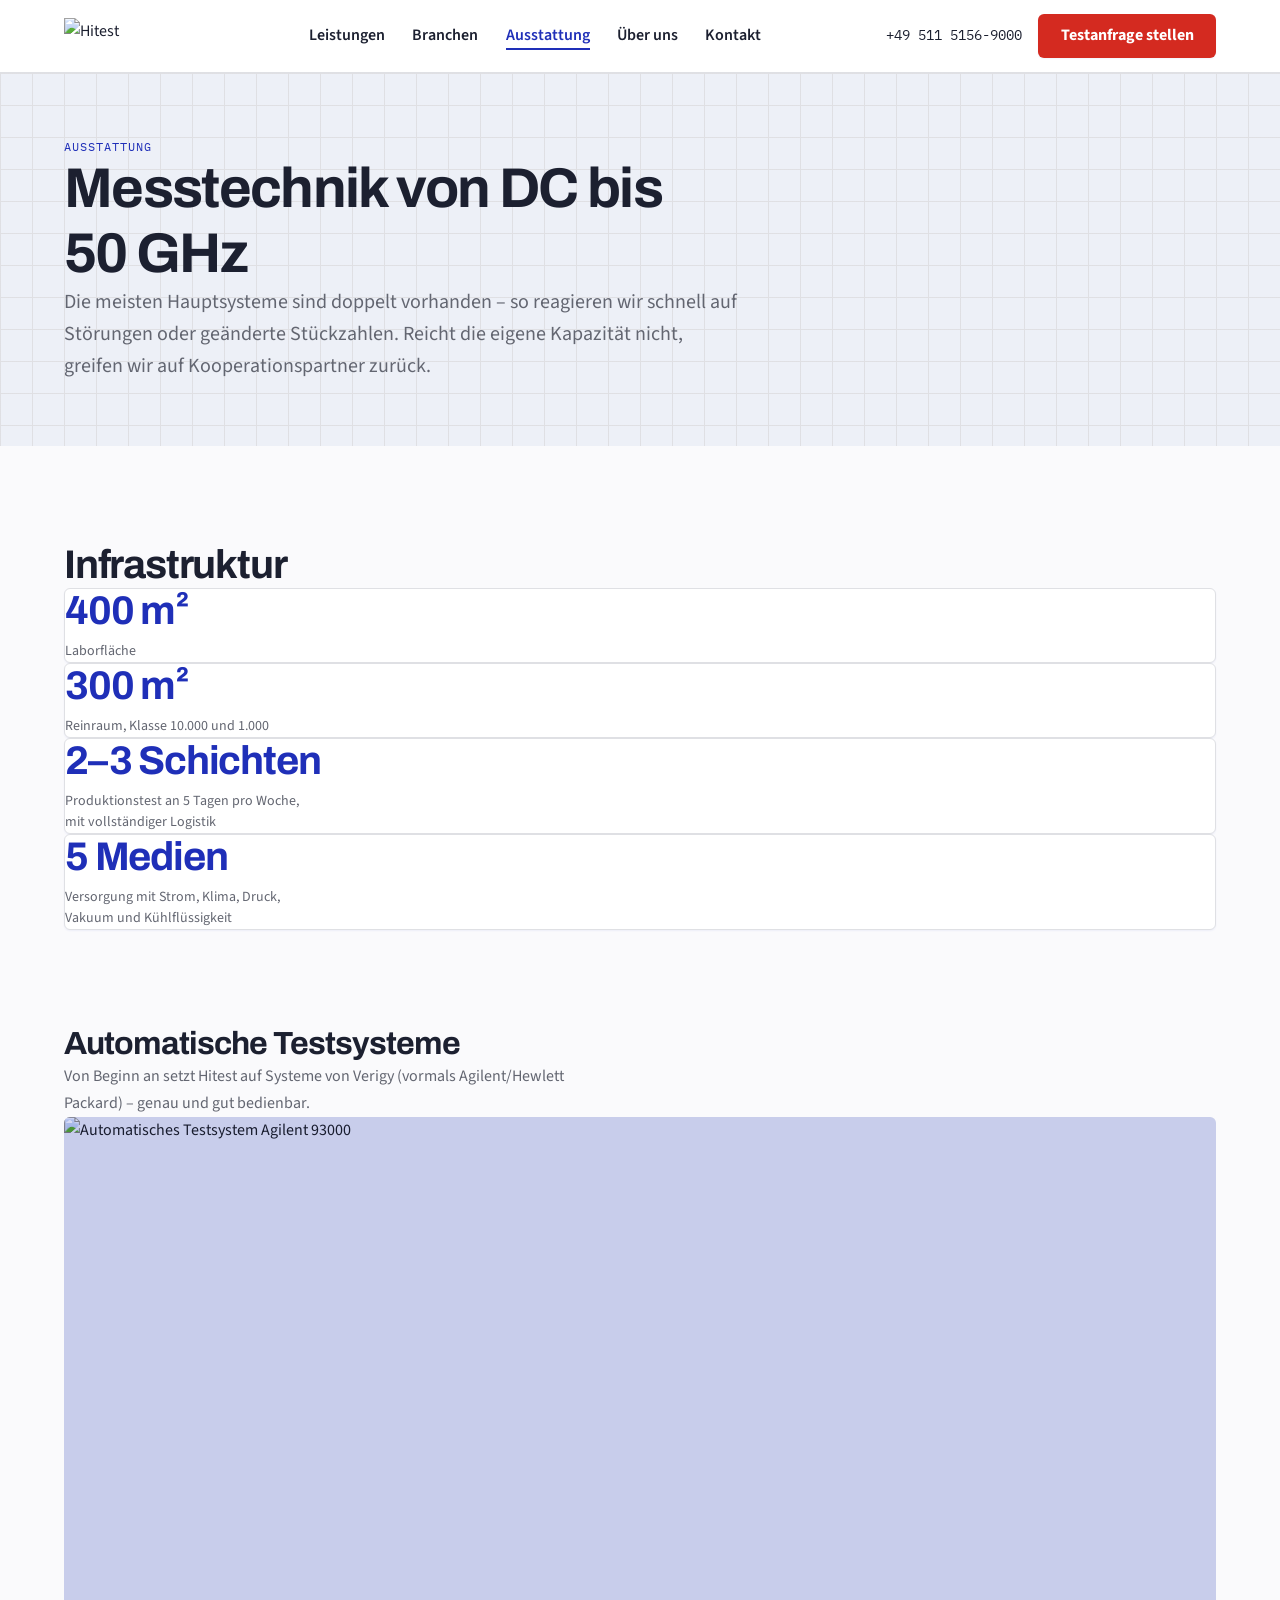
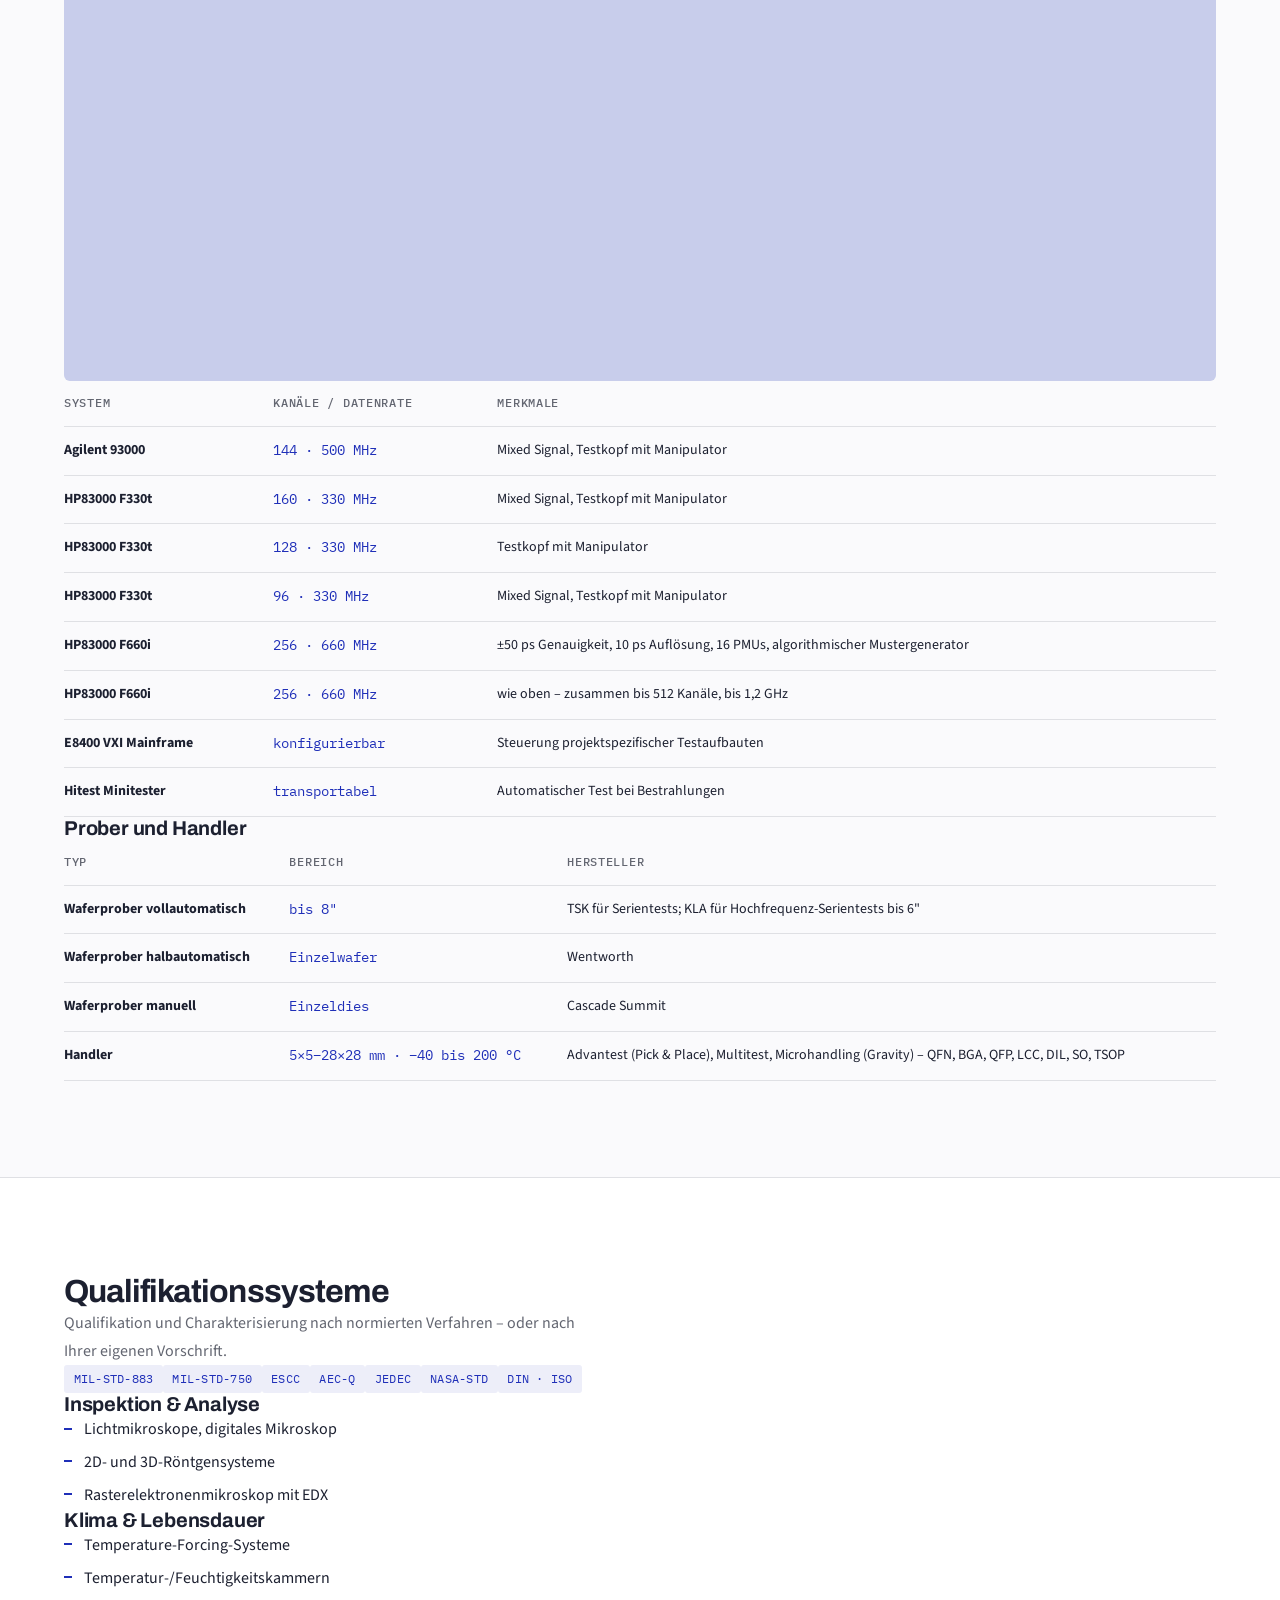
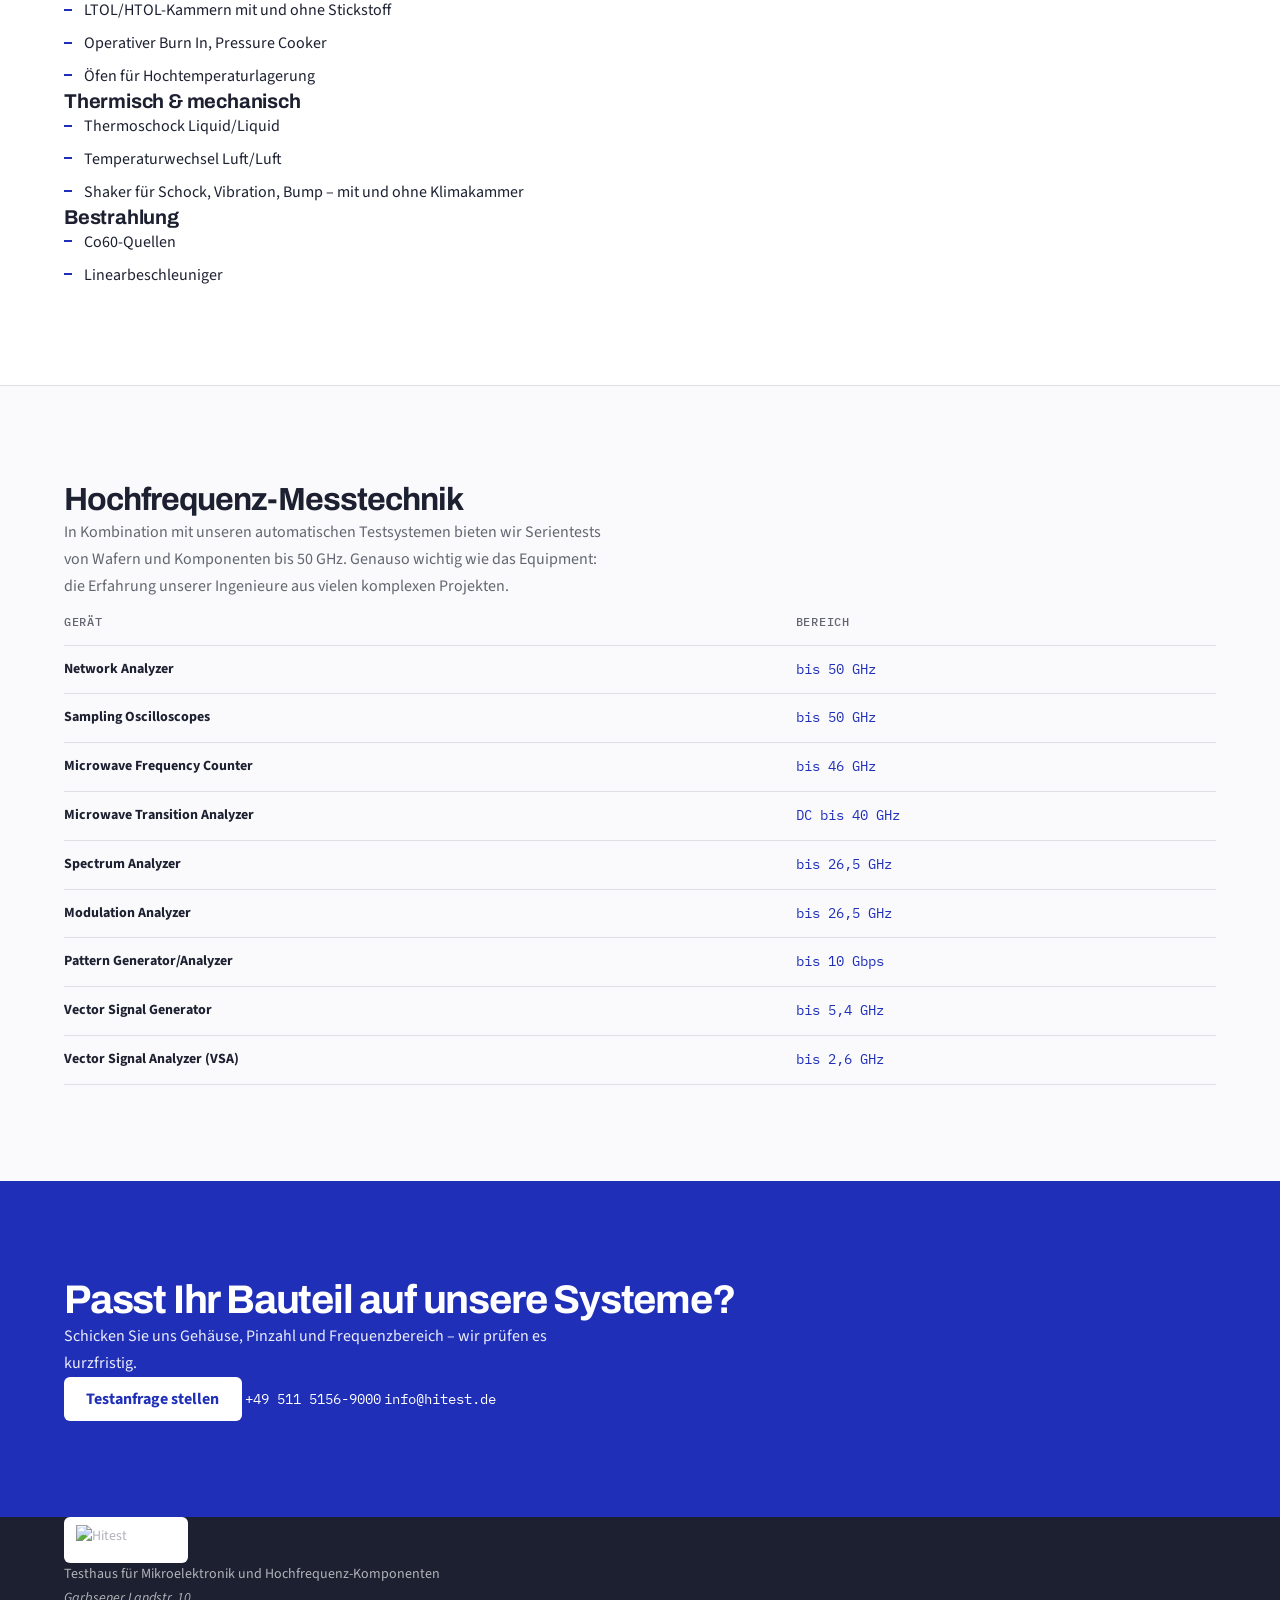
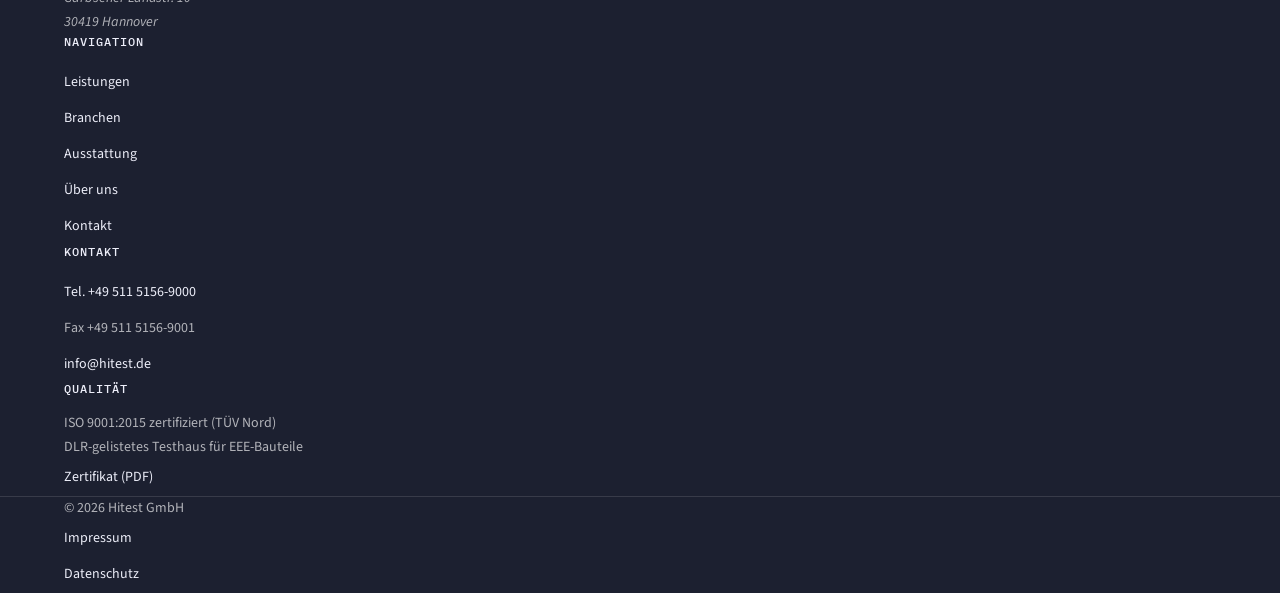
==== commit 475a859c: "Inhalte und Styles aktualisiert Co-Authored-By: Claude Opus 5.5 <noreply@anthropic.com>" ====
--- a/ausstattung.html
+++ b/ausstattung.html
@@ -87,6 +87,19 @@
   <!-- PFLEGEHINWEIS: Gerätedaten aus der alten Website übernommen. Aktualität mit Hitest klären.
        Zeilen einfach kopieren/löschen – jede <tr> ist ein Gerät. -->
 
+  <!-- Infrastruktur (Firmenpräsentation V1.8) -->
+  <section class="section" style="padding-bottom:0" aria-labelledby="a0">
+    <div class="container-site">
+      <h2 id="a0" class="sr-only">Infrastruktur</h2>
+      <dl class="grid gap-6 sm:grid-cols-2 lg:grid-cols-4">
+        <div class="surface p-6"><dt class="fact-value">400 m²</dt><dd class="fact-label">Laborfläche</dd></div>
+        <div class="surface p-6"><dt class="fact-value">300 m²</dt><dd class="fact-label">Reinraum, Klasse 10.000 und 1.000</dd></div>
+        <div class="surface p-6"><dt class="fact-value">2–3 Schichten</dt><dd class="fact-label">Produktionstest an 5 Tagen pro Woche, mit vollständiger Logistik</dd></div>
+        <div class="surface p-6"><dt class="fact-value">5 Medien</dt><dd class="fact-label">Versorgung mit Strom, Klima, Druck, Vakuum und Kühlflüssigkeit</dd></div>
+      </dl>
+    </div>
+  </section>
+
   <section class="section" aria-labelledby="a1">
     <div class="container-site grid gap-10 lg:grid-cols-12">
       <div class="lg:col-span-4">
@@ -105,8 +118,8 @@
             <tr><td>HP83000 F330t</td><td class="mono">160 · 330 MHz</td><td>Mixed Signal, Testkopf mit Manipulator</td></tr>
             <tr><td>HP83000 F330t</td><td class="mono">128 · 330 MHz</td><td>Testkopf mit Manipulator</td></tr>
             <tr><td>HP83000 F330t</td><td class="mono">96 · 330 MHz</td><td>Mixed Signal, Testkopf mit Manipulator</td></tr>
-            <tr><td>HP83000 F660i</td><td class="mono">256 · 660 MHz</td><td>±50 ps Genauigkeit</td></tr>
-            <tr><td>HP83000 F660i</td><td class="mono">256 · 660 MHz</td><td>±50 ps Genauigkeit</td></tr>
+            <tr><td>HP83000 F660i</td><td class="mono">256 · 660 MHz</td><td>±50 ps Genauigkeit, 10 ps Auflösung, 16 PMUs, algorithmischer Mustergenerator</td></tr>
+            <tr><td>HP83000 F660i</td><td class="mono">256 · 660 MHz</td><td>wie oben – zusammen bis 512 Kanäle, bis 1,2 GHz</td></tr>
             <tr><td>E8400 VXI Mainframe</td><td class="mono">konfigurierbar</td><td>Steuerung projektspezifischer Testaufbauten</td></tr>
             <tr><td>Hitest Minitester</td><td class="mono">transportabel</td><td>Automatischer Test bei Bestrahlungen</td></tr>
           </tbody>
@@ -115,7 +128,9 @@
         <table class="spec-table mt-3">
           <thead><tr><th scope="col">Typ</th><th scope="col">Bereich</th><th scope="col">Hersteller</th></tr></thead>
           <tbody>
-            <tr><td>Waferprober</td><td class="mono">3"–8" · 0 bis 150 °C</td><td>Wentworth, KLA, TSK</td></tr>
+            <tr><td>Waferprober vollautomatisch</td><td class="mono">bis 8"</td><td>TSK für Serientests; KLA für Hochfrequenz-Serientests bis 6"</td></tr>
+            <tr><td>Waferprober halbautomatisch</td><td class="mono">Einzelwafer</td><td>Wentworth</td></tr>
+            <tr><td>Waferprober manuell</td><td class="mono">Einzeldies</td><td>Cascade Summit</td></tr>
             <tr><td>Handler</td><td class="mono">5×5–28×28 mm · −40 bis 200 °C</td><td>Advantest (Pick &amp; Place), Multitest, Microhandling (Gravity) – QFN, BGA, QFP, LCC, DIL, SO, TSOP</td></tr>
           </tbody>
         </table>
--- a/styles.css
+++ b/styles.css
@@ -244,6 +244,18 @@
   border: 2px solid var(--color-primary);
 }
 
+/* Organigramm */
+.org-chart { display: grid; gap: var(--space-3); }
+.org-top { display: flex; flex-wrap: wrap; gap: var(--space-2); align-items: center; }
+.org-units { display: grid; gap: var(--space-1); grid-template-columns: 1fr; position: relative; padding-top: var(--space-3); border-top: 2px solid var(--color-primary); }
+@media (min-width: 640px) { .org-units { grid-template-columns: repeat(auto-fit, minmax(9rem, 1fr)); } }
+.org-node {
+  display: flex; align-items: center; min-height: 48px; padding: 0.5rem 0.9rem;
+  background: var(--color-white); border: 1px solid var(--color-line-strong); border-radius: var(--radius);
+  font-size: var(--text-sm); font-weight: 600; line-height: 1.3;
+}
+.org-node--lead { background: var(--color-primary); color: var(--color-white); border-color: var(--color-primary); }
+
 /* ---------- Fakten / Messwerte ---------- */
 .fact-value { font-family: var(--font-display); font-weight: 700; font-size: var(--text-xl); letter-spacing: -0.03em; color: var(--color-primary); line-height: 1.1; }
 .facts { grid-template-columns: repeat(2, minmax(0, 1fr)); }
@@ -293,6 +305,26 @@
   .lifecycle::before { left: 22px; right: calc((100% - 6rem) / 4 - 22px); top: 21px; bottom: auto; width: auto; height: 2px; }
   .lifecycle-step { padding-left: 0; padding-top: 4.25rem; }
 }
+
+/* 5-Phasen-Variante: horizontal erst ab 1100px, darunter vertikal */
+@media (min-width: 900px) and (max-width: 1099px) {
+  .lifecycle--5 { grid-template-columns: 1fr; }
+  .lifecycle--5::before { left: 21px; right: auto; top: 22px; bottom: 22px; width: 2px; height: auto; }
+  .lifecycle--5 .lifecycle-step { padding-left: 4.25rem; padding-top: 0; }
+}
+@media (min-width: 1100px) {
+  .lifecycle--5 { grid-template-columns: repeat(5, 1fr); gap: var(--space-3); }
+  .lifecycle--5::before { right: calc((100% - 6rem) / 5 - 22px); }
+}
+
+/* Projektbeispiele */
+.project-list { display: grid; }
+.project-list li {
+  display: grid; grid-template-columns: 7.5rem 1fr; gap: var(--space-2); align-items: baseline;
+  padding-block: 0.85rem; border-bottom: 1px solid var(--color-line-strong);
+}
+.project-list li:first-child { border-top: 1px solid var(--color-line-strong); }
+.project-value { font-family: var(--font-mono); font-weight: 600; color: var(--color-primary); font-size: var(--text-sm); white-space: nowrap; }
 
 /* ---------- Karten / Flächen ---------- */
 .surface { background: var(--color-white); border-radius: var(--radius); box-shadow: var(--shadow-base); border: 1px solid var(--color-line); }
